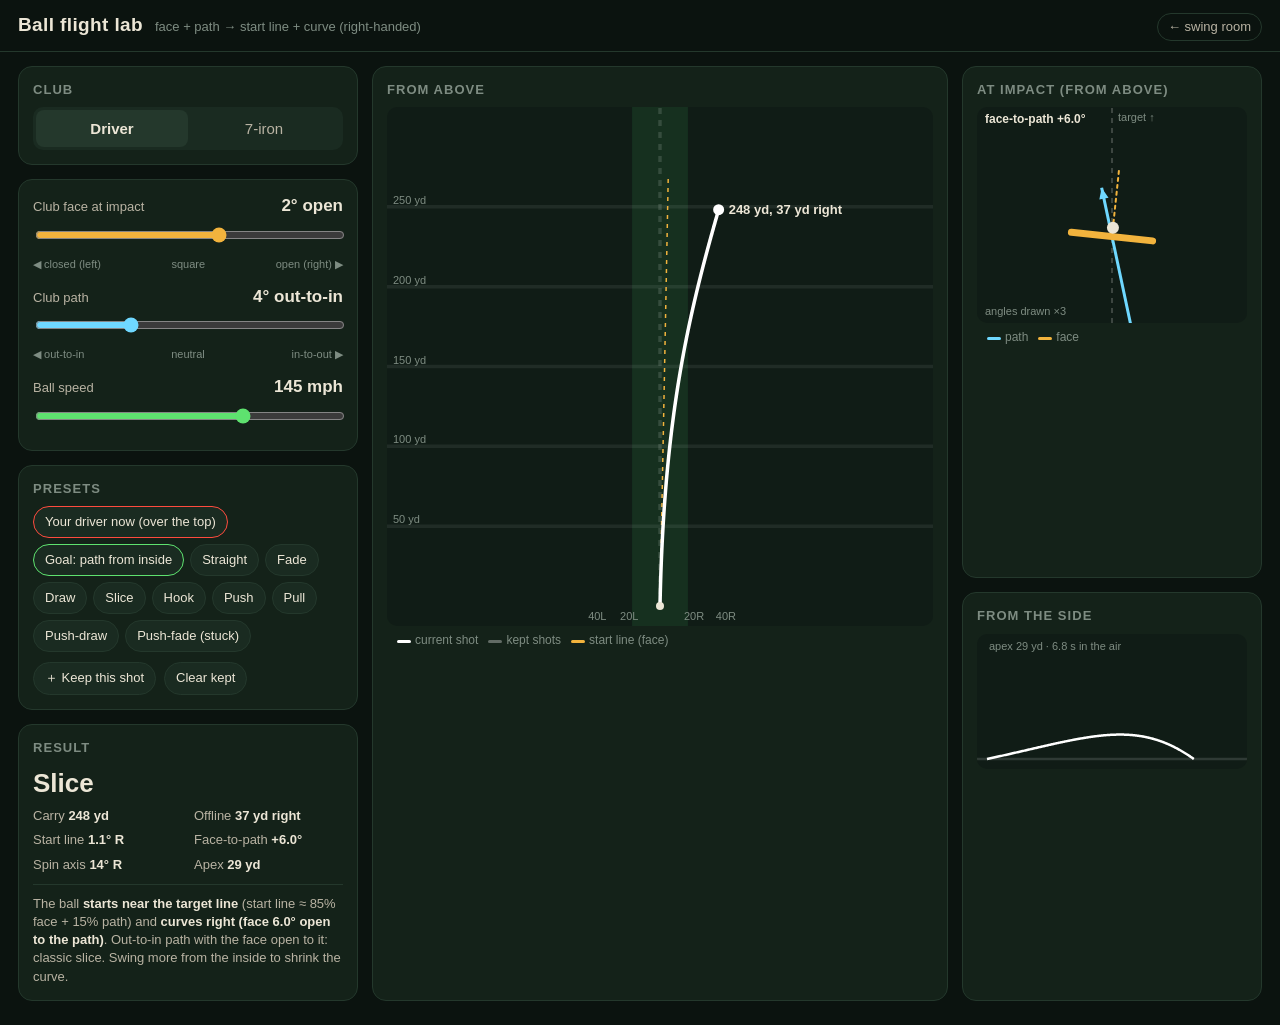
==== flight.html @ b445d782 "Lowpoint 2026-10-23 20:57" ====
<!doctype html>
<html lang="en">
<head>
<meta charset="utf-8">
<meta name="viewport" content="width=device-width, initial-scale=1, viewport-fit=cover">
<meta name="theme-color" content="#0b130f">
<title>Lowpoint · ball flight lab</title>
<link rel="icon" href="icons/favicon-32.png">
<style>
  :root { --ink:#0b130f; --turf:#101c16; --panel:#142219; --panel-2:#1a2b21; --line:#24382c; --chalk:#ece6d6;
          --dim:#b9b3a3; --muted:#7e8c82; --ok:#5ee26f; --flag:#ff4b3e; --amber:#f2b33d; --ref:#6fd8ff; }
  * { box-sizing: border-box; }
  html, body { margin: 0; background: var(--ink); color: var(--chalk); font: 15px/1.4 -apple-system, "SF Pro Text", "Helvetica Neue", sans-serif; }
  header { display: flex; align-items: baseline; gap: 12px; padding: 12px 18px calc(10px) max(18px, env(safe-area-inset-left)); border-bottom: 1px solid var(--line); }
  header h1 { margin: 0; font-size: 19px; letter-spacing: .02em; }
  header .sub { color: var(--muted); font-size: 13px; }
  header a { margin-left: auto; color: var(--dim); font-size: 13px; text-decoration: none; border: 1px solid var(--line); padding: 4px 10px; border-radius: 999px; }
  main { display: grid; grid-template-columns: 340px 1fr; gap: 14px; padding: 14px 18px 24px; }
  @media (max-width: 860px) { main { grid-template-columns: 1fr; padding: 10px; } }
  .card { background: var(--panel); border: 1px solid var(--line); border-radius: 14px; padding: 14px; }
  .controls { display: flex; flex-direction: column; gap: 14px; }
  .seg { display: flex; background: var(--panel-2); border-radius: 10px; padding: 3px; }
  .seg button { flex: 1; background: none; border: 0; color: var(--dim); padding: 8px; border-radius: 8px; font: inherit; cursor: pointer; }
  .seg button.on { background: var(--line); color: var(--chalk); font-weight: 600; }
  .ctl label { display: flex; justify-content: space-between; align-items: baseline; font-size: 13px; color: var(--dim); }
  .ctl label b { color: var(--chalk); font-size: 17px; font-variant-numeric: tabular-nums; }
  .ctl .hint { display: flex; justify-content: space-between; font-size: 11px; color: var(--muted); margin-top: 2px; }
  input[type=range] { width: 100%; accent-color: var(--ok); height: 30px; }
  .face input { accent-color: var(--amber); } .path input { accent-color: var(--ref); }
  .presets { display: flex; flex-wrap: wrap; gap: 6px; }
  .presets button, .btn { background: var(--panel-2); color: var(--chalk); border: 1px solid var(--line); border-radius: 999px; padding: 6px 11px; font: inherit; font-size: 13px; cursor: pointer; }
  .presets button.you { border-color: var(--flag); } .presets button.fix { border-color: var(--ok); }
  .row { display: flex; gap: 8px; flex-wrap: wrap; }
  .views { display: grid; grid-template-columns: 1fr 300px; grid-template-rows: auto auto; gap: 14px; }
  @media (max-width: 1100px) { .views { grid-template-columns: 1fr; } }
  .views .top { grid-row: span 2; }
  canvas { width: 100%; display: block; border-radius: 10px; background: var(--turf); touch-action: none; }
  h2 { margin: 0 0 8px; font-size: 13px; color: var(--muted); text-transform: uppercase; letter-spacing: .08em; font-weight: 600; }
  .shape { font-size: 26px; font-weight: 700; text-transform: capitalize; margin: 2px 0 6px; }
  .stats { display: grid; grid-template-columns: 1fr 1fr; gap: 6px 12px; font-size: 13px; color: var(--dim); }
  .stats b { color: var(--chalk); font-variant-numeric: tabular-nums; }
  .why { font-size: 13px; color: var(--dim); margin-top: 10px; border-top: 1px solid var(--line); padding-top: 10px; }
  .why em { color: var(--chalk); font-style: normal; font-weight: 600; }
  .legend { font-size: 12px; color: var(--muted); margin-top: 6px; }
  .legend i { display: inline-block; width: 14px; height: 3px; vertical-align: middle; margin: 0 4px 0 10px; border-radius: 2px; }
</style>
</head>
<body>
<header>
  <h1>Ball flight lab</h1><span class="sub">face + path → start line + curve (right-handed)</span>
  <a href="./">← swing room</a>
</header>
<main>
  <section class="controls">
    <div class="card">
      <h2>Club</h2>
      <div class="seg" id="club"><button data-v="driver" class="on">Driver</button><button data-v="iron7">7-iron</button></div>
    </div>
    <div class="card">
      <div class="ctl face">
        <label>Club face at impact <b id="face-v"></b></label>
        <input id="face" type="range" min="-10" max="10" step="0.5" value="2">
        <div class="hint"><span>◀ closed (left)</span><span>square</span><span>open (right) ▶</span></div>
      </div>
      <div class="ctl path" style="margin-top:12px">
        <label>Club path <b id="path-v"></b></label>
        <input id="path" type="range" min="-10" max="10" step="0.5" value="-4">
        <div class="hint"><span>◀ out-to-in</span><span>neutral</span><span>in-to-out ▶</span></div>
      </div>
      <div class="ctl" style="margin-top:12px">
        <label>Ball speed <b id="spd-v"></b></label>
        <input id="spd" type="range" min="70" max="180" step="1" value="145">
      </div>
    </div>
    <div class="card">
      <h2>Presets</h2>
      <div class="presets" id="presets">
        <button class="you" data-f="2" data-p="-4">Your driver now (over the top)</button>
        <button class="fix" data-f="0" data-p="2">Goal: path from inside</button>
        <button data-f="0" data-p="0">Straight</button>
        <button data-f="1" data-p="-2">Fade</button>
        <button data-f="-1" data-p="2">Draw</button>
        <button data-f="5" data-p="-4">Slice</button>
        <button data-f="-4" data-p="4">Hook</button>
        <button data-f="4" data-p="4">Push</button>
        <button data-f="-4" data-p="-4">Pull</button>
        <button data-f="3" data-p="6">Push-draw</button>
        <button data-f="6" data-p="2">Push-fade (stuck)</button>
      </div>
      <div class="row" style="margin-top:10px">
        <button class="btn" id="keep">＋ Keep this shot</button>
        <button class="btn" id="clear">Clear kept</button>
      </div>
    </div>
    <div class="card" id="result"></div>
  </section>

  <section class="views">
    <div class="card top"><h2>From above</h2><canvas id="cv-top"></canvas>
      <div class="legend"><i style="background:#fff"></i>current shot<i style="background:#ffffff55"></i>kept shots<i style="background:var(--amber)"></i>start line (face)</div></div>
    <div class="card"><h2>At impact (from above)</h2><canvas id="cv-imp"></canvas>
      <div class="legend"><i style="background:var(--ref)"></i>path<i style="background:var(--amber)"></i>face</div></div>
    <div class="card"><h2>From the side</h2><canvas id="cv-side"></canvas></div>
  </section>
</main>

<script type="module">
import { simulate, CLUBS, YD } from "./js/flight.js";

const $ = s => document.querySelector(s);
const st = { club: "driver", face: 2, path: -4, speed: 145, kept: [] };
const fmt = (v, pos, neg) => v === 0 ? "0°" : `${Math.abs(v).toFixed(1).replace(/\.0$/, "")}° ${v > 0 ? pos : neg}`;

function canvasCtx(cv, aspect) {
  const w = cv.clientWidth, h = Math.round(w * aspect), dpr = devicePixelRatio || 1;
  if (cv.width !== Math.round(w * dpr) || cv.height !== Math.round(h * dpr)) { cv.width = Math.round(w * dpr); cv.height = Math.round(h * dpr); cv.style.height = h + "px"; }
  const g = cv.getContext("2d"); g.setTransform(dpr, 0, 0, dpr, 0, 0); g.clearRect(0, 0, w, h);
  return { g, w, h };
}

function drawTop(cur) {
  const cv = $("#cv-top");
  const { g, w, h } = canvasCtx(cv, innerWidth < 860 ? 1.25 : 0.95);
  const maxX = (st.club === "driver" ? 300 : 210) / YD;          // metres shown downrange
  const sc = (h - 40) / maxX, cx = w / 2, by = h - 20;
  const X = p => [cx + p[1] * sc, by - p[0] * sc];
  // fairway, target line, yardage
  const fw = (st.club === "driver" ? 35 : 25) / YD * sc;
  g.fillStyle = "#16301f"; g.fillRect(cx - fw / 2, 0, fw, h);
  g.strokeStyle = "#ffffff22"; g.setLineDash([6, 6]); g.beginPath(); g.moveTo(cx, by); g.lineTo(cx, 0); g.stroke(); g.setLineDash([]);
  g.fillStyle = "#7e8c82"; g.font = "11px -apple-system, sans-serif";
  for (let yd = 50; yd * 1 / YD < maxX; yd += 50) {
    const y = by - (yd / YD) * sc;
    g.strokeStyle = "#ffffff12"; g.beginPath(); g.moveTo(0, y); g.lineTo(w, y); g.stroke();
    g.fillText(`${yd} yd`, 6, y - 3);
  }
  for (let yd = -40; yd <= 40; yd += 20) if (yd) {
    const x = cx + (yd / YD) * sc; if (x < 0 || x > w) continue;
    g.fillText(`${Math.abs(yd)}${yd < 0 ? "L" : "R"}`, x - 8, by + 14);
  }
  // start line (where the face sends the ball)
  const a = cur.start * Math.PI / 180, L = maxX * 0.9;
  g.strokeStyle = "#f2b33d"; g.lineWidth = 1.5; g.setLineDash([4, 5]);
  g.beginPath(); g.moveTo(...X([0, 0])); g.lineTo(...X([L * Math.cos(a), L * Math.sin(a)])); g.stroke(); g.setLineDash([]);
  const path = (r, col, lw) => {
    g.strokeStyle = col; g.lineWidth = lw; g.lineJoin = "round"; g.beginPath();
    r.pts.forEach((p, i) => (i ? g.lineTo(...X(p)) : g.moveTo(...X(p)))); g.stroke();
    const e = X(r.pts[r.pts.length - 1]); g.fillStyle = col; g.beginPath(); g.arc(e[0], e[1], lw + 2, 0, 7); g.fill();
  };
  st.kept.forEach(k => path(k.r, "#ffffff55", 2));
  path(cur, "#ffffff", 3.5);
  const e = X(cur.pts[cur.pts.length - 1]);
  g.fillStyle = "#ece6d6"; g.font = "600 13px -apple-system, sans-serif";
  const side = cur.side * YD, txt = `${(cur.carry * YD).toFixed(0)} yd, ${Math.abs(side).toFixed(0)} yd ${side >= 0 ? "right" : "left"}`;
  g.fillText(txt, Math.min(w - g.measureText(txt).width - 6, Math.max(6, e[0] + 10)), e[1] + 4);
  g.fillStyle = "#ece6d6"; g.beginPath(); g.arc(cx, by, 4, 0, 7); g.fill();
}

function drawSide(cur) {
  const { g, w, h } = canvasCtx($("#cv-side"), 0.5);
  const maxX = (st.club === "driver" ? 300 : 210) / YD, sc = Math.min((w - 20) / maxX, (h - 20) / 45 * 1.0);
  const X = p => [10 + p[0] * sc, h - 10 - p[2] * sc];
  g.strokeStyle = "#ffffff22"; g.beginPath(); g.moveTo(0, h - 10); g.lineTo(w, h - 10); g.stroke();
  st.kept.forEach(k => { g.strokeStyle = "#ffffff44"; g.lineWidth = 1.5; g.beginPath(); k.r.pts.forEach((p, i) => (i ? g.lineTo(...X(p)) : g.moveTo(...X(p)))); g.stroke(); });
  g.strokeStyle = "#fff"; g.lineWidth = 2.5; g.beginPath(); cur.pts.forEach((p, i) => (i ? g.lineTo(...X(p)) : g.moveTo(...X(p)))); g.stroke();
  g.fillStyle = "#7e8c82"; g.font = "11px -apple-system, sans-serif";
  g.fillText(`apex ${(cur.apex * YD).toFixed(0)} yd · ${cur.time.toFixed(1)} s in the air`, 12, 16);
}

function drawImpact(cur) {
  const { g, w, h } = canvasCtx($("#cv-imp"), 0.8);
  const cx = w / 2, cy = h * 0.6, R = Math.min(w, h) * 0.42, k = 3;   // angles exaggerated ×3 so they're visible
  g.strokeStyle = "#ffffff30"; g.setLineDash([5, 5]); g.beginPath(); g.moveTo(cx, h); g.lineTo(cx, 0); g.stroke(); g.setLineDash([]);
  g.fillStyle = "#7e8c82"; g.font = "11px -apple-system, sans-serif"; g.fillText("target ↑", cx + 6, 14);
  g.fillText("angles drawn ×3", 8, h - 8);
  // path arrow: club travels along `path`
  const pa = st.path * k * Math.PI / 180;
  const p0 = [cx - Math.sin(pa) * R, cy + Math.cos(pa) * R], p1 = [cx + Math.sin(pa) * R * 0.55, cy - Math.cos(pa) * R * 0.55];
  g.strokeStyle = "#6fd8ff"; g.fillStyle = "#6fd8ff"; g.lineWidth = 3;
  g.beginPath(); g.moveTo(...p0); g.lineTo(...p1); g.stroke();
  const ah = Math.atan2(p1[1] - p0[1], p1[0] - p0[0]);
  g.beginPath(); g.moveTo(...p1); g.lineTo(p1[0] - 12 * Math.cos(ah - 0.4), p1[1] - 12 * Math.sin(ah - 0.4)); g.lineTo(p1[0] - 12 * Math.cos(ah + 0.4), p1[1] - 12 * Math.sin(ah + 0.4)); g.fill();
  // face: a line perpendicular to where it points; a short arrow shows face direction
  const fa = st.face * k * Math.PI / 180, fl = R * 0.45;
  const n = [Math.sin(fa), -Math.cos(fa)], t = [Math.cos(fa), Math.sin(fa)];
  g.strokeStyle = "#f2b33d"; g.lineWidth = 7; g.lineCap = "round";
  g.beginPath(); g.moveTo(cx - t[0] * fl, cy - t[1] * fl); g.lineTo(cx + t[0] * fl, cy + t[1] * fl); g.stroke();
  g.lineWidth = 2; g.setLineDash([3, 4]); g.beginPath(); g.moveTo(cx, cy); g.lineTo(cx + n[0] * R * 0.75, cy + n[1] * R * 0.75); g.stroke(); g.setLineDash([]);
  g.lineCap = "butt";
  g.fillStyle = "#ece6d6"; g.beginPath(); g.arc(cx + n[0] * 9, cy + n[1] * 9, 6, 0, 7); g.fill();
  g.font = "600 12px -apple-system, sans-serif"; g.fillStyle = "#ece6d6";
  g.fillText(`face-to-path ${cur.f2p > 0 ? "+" : ""}${cur.f2p.toFixed(1)}°`, 8, 16);
}

function explain(cur) {
  const f2p = cur.f2p, a = Math.abs(f2p);
  const startTxt = cur.start > 1.5 ? "starts right of the target" : cur.start < -1.5 ? "starts left of the target" : "starts near the target line";
  const curveTxt = a < 1 ? "flies almost straight" : f2p > 0 ? `curves right (face ${a.toFixed(1)}° open to the path)` : `curves left (face ${a.toFixed(1)}° closed to the path)`;
  let tip = "";
  if (st.path < -1 && f2p > 2) tip = "Out-to-in path with the face open to it: classic slice. Swing more from the inside to shrink the curve.";
  else if (st.path > 1 && f2p > 1) tip = "Path is already inside, but the face is even more open: push-fade. Square the face (grip, release, get to your lead side).";
  else if (st.path > 1 && f2p < -1) tip = "In-to-out with the face closed to the path: draw. Too much and it becomes a hook.";
  else if (st.path > 1 && a <= 1) tip = "Face matches the in-to-out path: the ball starts right and stays right (push).";
  else if (st.path < -1 && f2p < -1) tip = "Out-to-in path with the face shut: pull-hook, both start and curve go left.";
  return `The ball <em>${startTxt}</em> (start line ≈ ${CLUBS[st.club].faceWeight * 100}% face + ${Math.round((1 - CLUBS[st.club].faceWeight) * 100)}% path) and <em>${curveTxt}</em>. ${tip}`;
}

function render() {
  const cur = simulate({ face: st.face, path: st.path, club: st.club, speedMph: st.speed });
  $("#face-v").textContent = fmt(st.face, "open", "closed");
  $("#path-v").textContent = fmt(st.path, "in-to-out", "out-to-in");
  $("#spd-v").textContent = `${st.speed} mph`;
  const side = cur.side * YD;
  $("#result").innerHTML = `<h2>Result</h2><div class="shape">${cur.shape}</div>
    <div class="stats">
      <span>Carry <b>${(cur.carry * YD).toFixed(0)} yd</b></span>
      <span>Offline <b>${Math.abs(side).toFixed(0)} yd ${side >= 0 ? "right" : "left"}</b></span>
      <span>Start line <b>${Math.abs(cur.start).toFixed(1)}° ${cur.start >= 0 ? "R" : "L"}</b></span>
      <span>Face-to-path <b>${cur.f2p > 0 ? "+" : ""}${cur.f2p.toFixed(1)}°</b></span>
      <span>Spin axis <b>${Math.abs(cur.tilt).toFixed(0)}° ${cur.tilt >= 0 ? "R" : "L"}</b></span>
      <span>Apex <b>${(cur.apex * YD).toFixed(0)} yd</b></span>
    </div>
    <div class="why">${explain(cur)}</div>`;
  drawTop(cur); drawSide(cur); drawImpact(cur);
  st.cur = cur;
}

$("#face").oninput = e => { st.face = +e.target.value; render(); };
$("#path").oninput = e => { st.path = +e.target.value; render(); };
$("#spd").oninput = e => { st.speed = +e.target.value; render(); };
$("#club").onclick = e => {
  const b = e.target.closest("button"); if (!b) return;
  st.club = b.dataset.v; st.kept = [];
  document.querySelectorAll("#club button").forEach(x => x.classList.toggle("on", x === b));
  st.speed = CLUBS[st.club].speedMph; $("#spd").value = st.speed; render();
};
$("#presets").onclick = e => {
  const b = e.target.closest("button"); if (!b) return;
  st.face = +b.dataset.f; st.path = +b.dataset.p; $("#face").value = st.face; $("#path").value = st.path; render();
};
$("#keep").onclick = () => { st.kept.push({ r: st.cur }); if (st.kept.length > 8) st.kept.shift(); render(); };
$("#clear").onclick = () => { st.kept = []; render(); };
addEventListener("resize", render);
render();
</script>
</body>
</html>
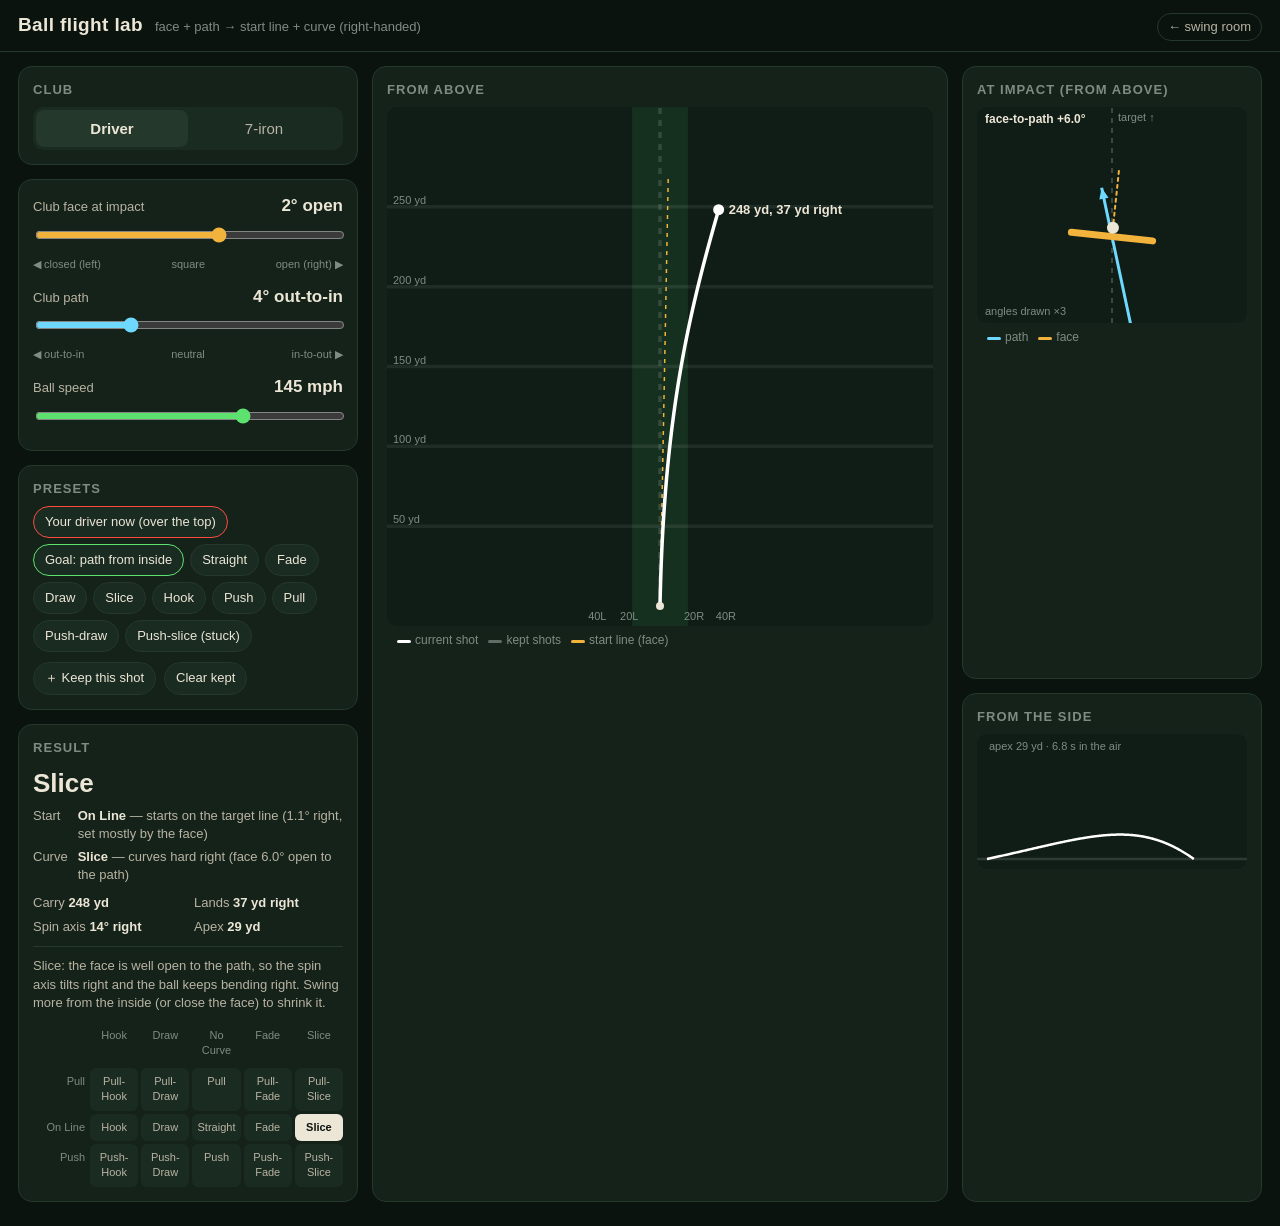
==== commit b05f9486: "Lowpoint 2026-10-23 21:20" ====
--- a/flight.html
+++ b/flight.html
@@ -41,6 +41,13 @@
   .stats b { color: var(--chalk); font-variant-numeric: tabular-nums; }
   .why { font-size: 13px; color: var(--dim); margin-top: 10px; border-top: 1px solid var(--line); padding-top: 10px; }
   .why em { color: var(--chalk); font-style: normal; font-weight: 600; }
+  .terms { display: grid; grid-template-columns: auto 1fr; gap: 4px 10px; font-size: 13px; color: var(--dim); margin-bottom: 10px; }
+  .terms b { color: var(--chalk); text-transform: capitalize; }
+  .chart { display: grid; grid-template-columns: 54px repeat(5, 1fr); gap: 3px; font-size: 11px; margin-top: 10px; }
+  .chart div { padding: 6px 2px; text-align: center; border-radius: 6px; text-transform: capitalize; }
+  .chart .h { color: var(--muted); }
+  .chart .c { background: var(--panel-2); color: var(--dim); cursor: pointer; }
+  .chart .c.on { background: var(--chalk); color: var(--ink); font-weight: 700; }
   .legend { font-size: 12px; color: var(--muted); margin-top: 6px; }
   .legend i { display: inline-block; width: 14px; height: 3px; vertical-align: middle; margin: 0 4px 0 10px; border-radius: 2px; }
 </style>
@@ -85,7 +92,7 @@
         <button data-f="4" data-p="4">Push</button>
         <button data-f="-4" data-p="-4">Pull</button>
         <button data-f="3" data-p="6">Push-draw</button>
-        <button data-f="6" data-p="2">Push-fade (stuck)</button>
+        <button data-f="6" data-p="2">Push-slice (stuck)</button>
       </div>
       <div class="row" style="margin-top:10px">
         <button class="btn" id="keep">＋ Keep this shot</button>
@@ -105,7 +112,7 @@
 </main>
 
 <script type="module">
-import { simulate, CLUBS, YD } from "./js/flight.js";
+import { simulate, CLUBS, YD, shapeName } from "./js/flight.js";
 
 const $ = s => document.querySelector(s);
 const st = { club: "driver", face: 2, path: -4, speed: 145, kept: [] };
@@ -192,17 +199,42 @@
   g.fillText(`face-to-path ${cur.f2p > 0 ? "+" : ""}${cur.f2p.toFixed(1)}°`, 8, 16);
 }
 
+const START_TXT = { pull: "starts left of the target", straight: "starts on the target line", push: "starts right of the target" };
+const CURVE_TXT = { hook: "curves hard left", draw: "curves gently left", none: "doesn't curve", fade: "curves gently right", slice: "curves hard right" };
+const WHY = {
+  slice: "Slice: the face is well open to the path, so the spin axis tilts right and the ball keeps bending right. Swing more from the inside (or close the face) to shrink it.",
+  fade: "Fade: the face is a little open to the path. A controlled fade is a good shot; it only becomes a slice when the gap grows.",
+  none: "No curve: face and path point the same way, so the spin axis is level.",
+  draw: "Draw: the face is a little closed to the path. A controlled draw is a good shot; it only becomes a hook when the gap grows.",
+  hook: "Hook: the face is well closed to the path. Hold the face more open or swing less in-to-out.",
+};
+// representative face/path for each cell of the shot chart (clicking a cell loads it)
+const CELL = {
+  pull: { hook: [-5, -1], draw: [-3, -1], none: [-3, -3], fade: [-2, -4.5], slice: [-1, -6] },
+  straight: { hook: [-1.5, 3], draw: [-0.5, 1.5], none: [0, 0], fade: [0.5, -1.5], slice: [1.5, -4] },
+  push: { hook: [2, 7], draw: [3, 5], none: [3, 3], fade: [4, 1.5], slice: [5, -1] },
+};
+const CURVES = ["hook", "draw", "none", "fade", "slice"], STARTS = ["pull", "straight", "push"];
+
 function explain(cur) {
-  const f2p = cur.f2p, a = Math.abs(f2p);
-  const startTxt = cur.start > 1.5 ? "starts right of the target" : cur.start < -1.5 ? "starts left of the target" : "starts near the target line";
-  const curveTxt = a < 1 ? "flies almost straight" : f2p > 0 ? `curves right (face ${a.toFixed(1)}° open to the path)` : `curves left (face ${a.toFixed(1)}° closed to the path)`;
-  let tip = "";
-  if (st.path < -1 && f2p > 2) tip = "Out-to-in path with the face open to it: classic slice. Swing more from the inside to shrink the curve.";
-  else if (st.path > 1 && f2p > 1) tip = "Path is already inside, but the face is even more open: push-fade. Square the face (grip, release, get to your lead side).";
-  else if (st.path > 1 && f2p < -1) tip = "In-to-out with the face closed to the path: draw. Too much and it becomes a hook.";
-  else if (st.path > 1 && a <= 1) tip = "Face matches the in-to-out path: the ball starts right and stays right (push).";
-  else if (st.path < -1 && f2p < -1) tip = "Out-to-in path with the face shut: pull-hook, both start and curve go left.";
-  return `The ball <em>${startTxt}</em> (start line ≈ ${CLUBS[st.club].faceWeight * 100}% face + ${Math.round((1 - CLUBS[st.club].faceWeight) * 100)}% path) and <em>${curveTxt}</em>. ${tip}`;
+  const { start, curve } = cur.parts;
+  let tip = WHY[curve];
+  if (start === "push" && (curve === "fade" || curve === "slice") && st.path > 0) tip = "Push-" + curve + ": the path is already from the inside, but the face is even more open. Square the face (grip, release, get to your lead side).";
+  if (start === "pull" && (curve === "hook" || curve === "draw")) tip = "Pull-" + curve + ": face closed and pointing left, so both the start line and the curve go left.";
+  return tip;
+}
+
+function chart(cur) {
+  let h = `<div class="chart"><div class="h"></div>${CURVES.map(c => `<div class="h">${c === "none" ? "no curve" : c}</div>`).join("")}`;
+  for (const s of STARTS) {
+    h += `<div class="h" style="text-align:right">${s === "straight" ? "on line" : s}</div>`;
+    for (const c of CURVES) {
+      const on = cur.parts.start === s && cur.parts.curve === c;
+      const nm = s === "straight" ? (c === "none" ? "straight" : c) : (c === "none" ? s : `${s}-${c}`);
+      h += `<div class="c${on ? " on" : ""}" data-s="${s}" data-c="${c}">${nm}</div>`;
+    }
+  }
+  return h + "</div>";
 }
 
 function render() {
@@ -211,16 +243,20 @@
   $("#path-v").textContent = fmt(st.path, "in-to-out", "out-to-in");
   $("#spd-v").textContent = `${st.speed} mph`;
   const side = cur.side * YD;
+  const { start, curve } = cur.parts;
   $("#result").innerHTML = `<h2>Result</h2><div class="shape">${cur.shape}</div>
+    <div class="terms">
+      <span>Start</span><span><b>${start === "straight" ? "on line" : start}</b> — ${START_TXT[start]} (${Math.abs(cur.start).toFixed(1)}° ${cur.start >= 0 ? "right" : "left"}, set mostly by the face)</span>
+      <span>Curve</span><span><b>${curve === "none" ? "none" : curve}</b> — ${CURVE_TXT[curve]} (face ${Math.abs(cur.f2p).toFixed(1)}° ${cur.f2p >= 0 ? "open" : "closed"} to the path)</span>
+    </div>
     <div class="stats">
       <span>Carry <b>${(cur.carry * YD).toFixed(0)} yd</b></span>
-      <span>Offline <b>${Math.abs(side).toFixed(0)} yd ${side >= 0 ? "right" : "left"}</b></span>
-      <span>Start line <b>${Math.abs(cur.start).toFixed(1)}° ${cur.start >= 0 ? "R" : "L"}</b></span>
-      <span>Face-to-path <b>${cur.f2p > 0 ? "+" : ""}${cur.f2p.toFixed(1)}°</b></span>
-      <span>Spin axis <b>${Math.abs(cur.tilt).toFixed(0)}° ${cur.tilt >= 0 ? "R" : "L"}</b></span>
+      <span>Lands <b>${Math.abs(side).toFixed(0)} yd ${side >= 0 ? "right" : "left"}</b></span>
+      <span>Spin axis <b>${Math.abs(cur.tilt).toFixed(0)}° ${cur.tilt >= 0 ? "right" : "left"}</b></span>
       <span>Apex <b>${(cur.apex * YD).toFixed(0)} yd</b></span>
     </div>
-    <div class="why">${explain(cur)}</div>`;
+    <div class="why">${explain(cur)}</div>
+    ${chart(cur)}`;
   drawTop(cur); drawSide(cur); drawImpact(cur);
   st.cur = cur;
 }
@@ -238,6 +274,11 @@
   const b = e.target.closest("button"); if (!b) return;
   st.face = +b.dataset.f; st.path = +b.dataset.p; $("#face").value = st.face; $("#path").value = st.path; render();
 };
+$("#result").onclick = e => {
+  const c = e.target.closest(".c"); if (!c) return;
+  [st.face, st.path] = CELL[c.dataset.s][c.dataset.c];
+  $("#face").value = st.face; $("#path").value = st.path; render();
+};
 $("#keep").onclick = () => { st.kept.push({ r: st.cur }); if (st.kept.length > 8) st.kept.shift(); render(); };
 $("#clear").onclick = () => { st.kept = []; render(); };
 addEventListener("resize", render);
